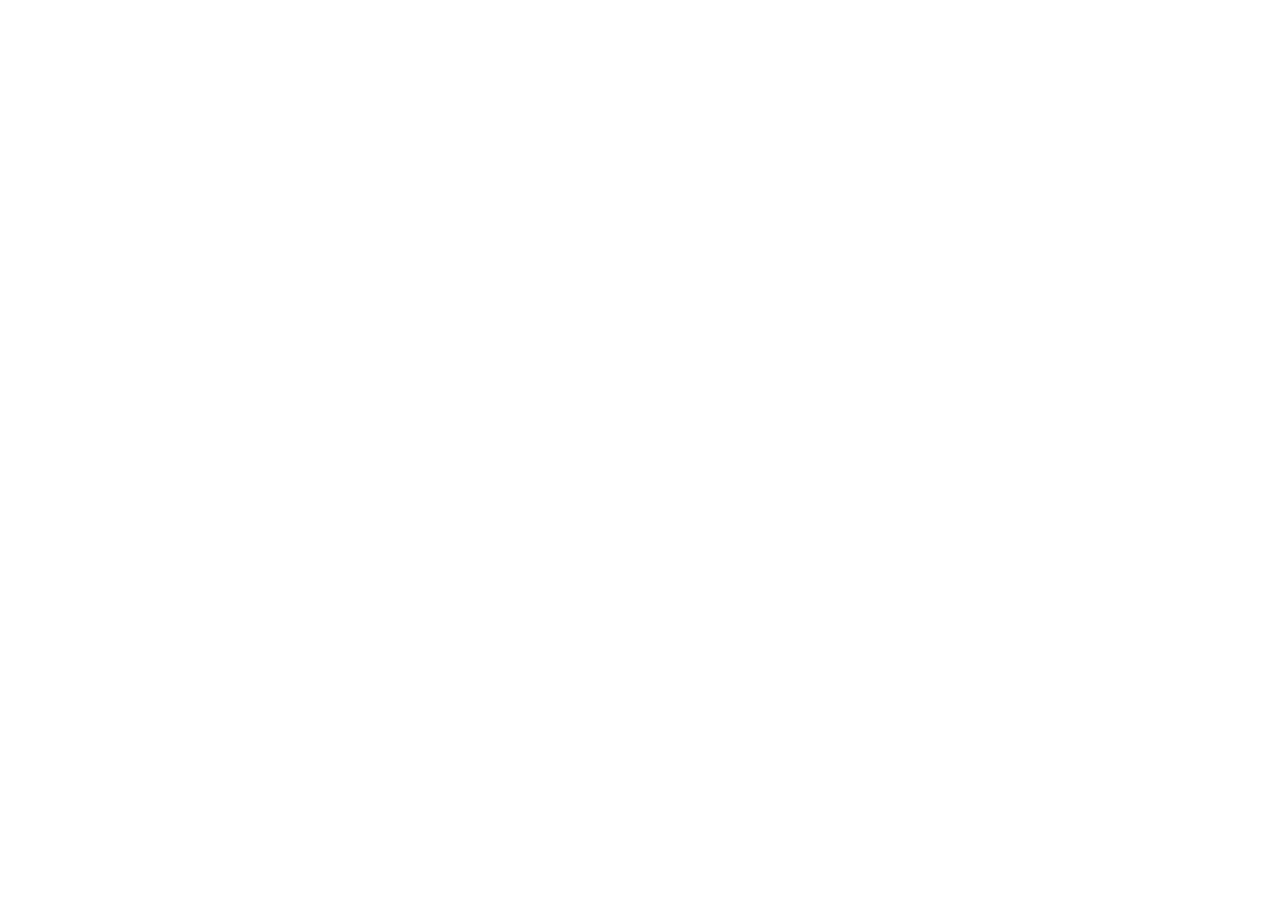
==== product.html @ 943d91ae "Update product.html" ====
<!DOCTYPE html>
<html lang="en">
<head>
    <meta charset="UTF-8">
    <meta name="viewport" content="width=device-width, initial-scale=1.0">
    <title>UltraBook Pro 14 | Techify</title>

    
</head>
<body>
    
</body>
</html>
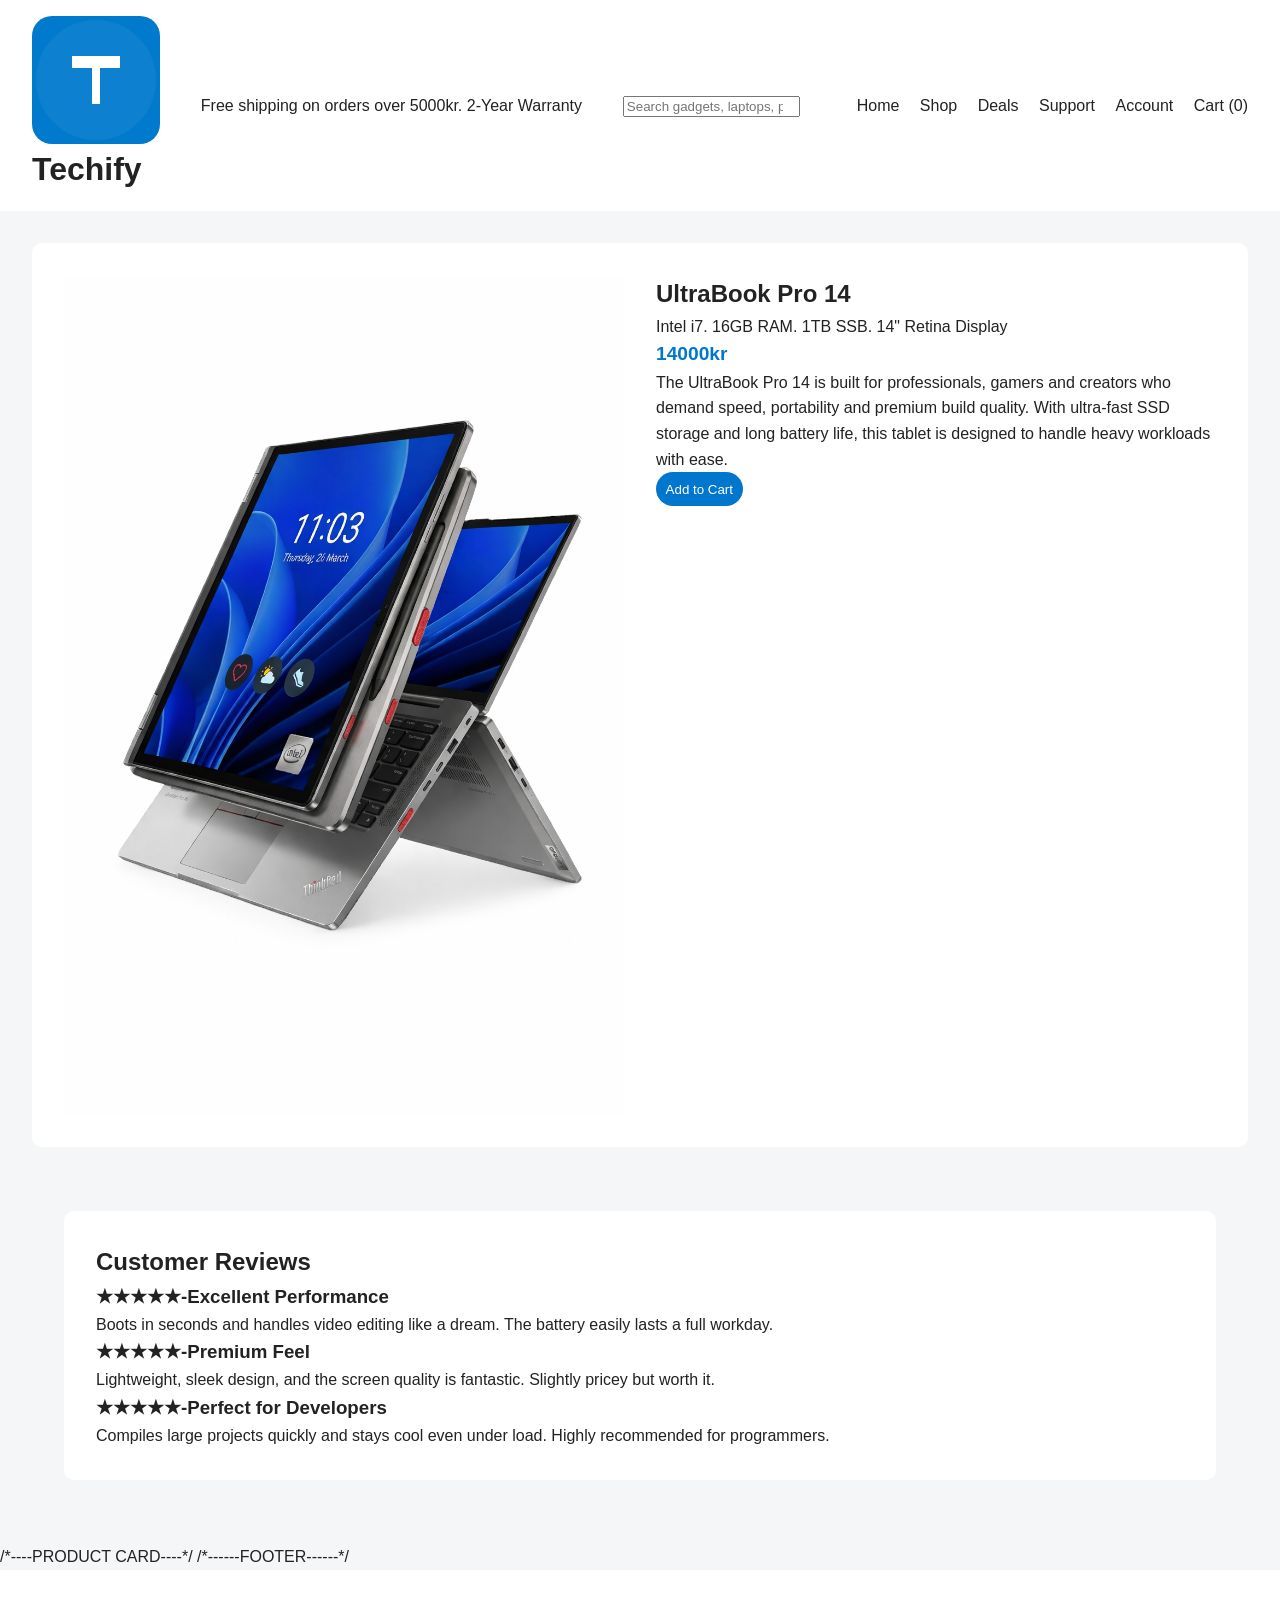
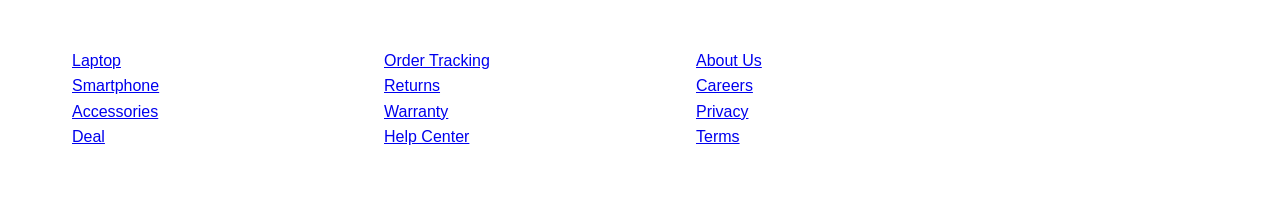
==== commit b88acccc: "edit product page" ====
--- a/product.html
+++ b/product.html
@@ -5,9 +5,162 @@
     <meta name="viewport" content="width=device-width, initial-scale=1.0">
     <title>UltraBook Pro 14 | Techify</title>
 
-    
+    <script src="js/script.js" defer></script>
+    <link rel="stylesheet" href="css/main.css"/>
 </head>
 <body>
-    
+
+    <a href="#main-content" class="skip-link">Skip to main content</a>
+
+    <!--HEADER---->
+    <header class="site-header">
+        <div class="header-left">
+            <img src="img/logo.svg" alt="Techify logo" class="logo"/>
+            <h1>Techify</h1>
+        </div>
+
+        <p class="promo-text">Free shipping on orders over 5000kr. 2-Year Warranty</p>
+
+        <form class="search-form" role="search">
+            <label for="search" class="visually-hidden">Search products</label>
+            <input type="search" id="search" placeholder="Search gadgets, laptops, phones...."/>
+        </form>
+
+        <nav aria-label="Primary navigation">
+            <a href="index.html">Home</a>
+            <a href="#">Shop</a>
+            <a href="#">Deals</a>
+            <a href="#">Support</a>
+            <a href="#">Account</a>
+            <a href="#">Cart (0)</a>
+        </nav>
+    </header>
+
+    <!--PRODUCT DETAIL---->
+    <main id="main-content" class="layout" style="grid-template-columns: 1fr;"> 
+
+        <section class="product-detail" style="background:white;padding:2rem;border-radius:10px;display:grid;grid-template-columns:1fr 1fr;gap:2rem;">
+
+        <!--PRODUCT IMAGE---->
+        <div>
+            <img src="img/ultraBook.png" alt="UltraBook Pro 14 laptop">
+        </div>
+
+        <!---PRODUCT INFO----->
+        <div>
+            <h2>UltraBook Pro 14</h2>
+            <p class="spec">Intel i7. 16GB RAM. 1TB SSB. 14" Retina Display</p>
+            <p class="price">14000kr</p>
+
+            <p>
+                The UltraBook Pro 14 is built for professionals, gamers and creators who demand speed, portability and premium build quality. 
+                With ultra-fast SSD storage and long battery life, this tablet is designed to handle heavy workloads with ease.
+            </p>
+            <button id="detail-add-btn">Add to Cart</button>
+
+        </div>
+
+        </section>
+        
+        <!---Review----->
+        <sectoion class="tech-guide" style="margin-top: 2rem;">
+            <h2>Customer Reviews</h2>
+
+            <article>
+                <h3>★★★★★-Excellent Performance</h3>
+                <p>
+                    Boots in seconds and handles video editing like a dream.
+                    The battery easily lasts a full workday.
+                </p>
+            </article>
+
+            <article>
+                <h3>★★★★★-Premium Feel</h3>
+                <p>
+                    Lightweight, sleek design, and the screen quality is fantastic.
+                    Slightly pricey but worth it.
+                </p>
+            </article>
+
+            <article>
+                <h3>★★★★★-Perfect for Developers</h3>
+                <p>
+                    Compiles large projects quickly and stays cool even under load.
+                    Highly recommended for programmers.
+                </p>
+            </article>
+            </sectoion>
+
+    </main>
+
+
+    /*----PRODUCT CARD----*/
+    <article class="product-card" style="display: none;">
+        <img src="img/utraBook.png" alt="UltraBook Pro 14"/>
+        <h3>UltraBook Pro 14</h3>
+        <p class="spec">Intel i7. 16GB RAM. 1TB SSD</p>
+        <p class="price">14000kr</p>
+        <button>Add to Cart</button>
+
+    </article>
+
+    /*------FOOTER------*/
+    <footer class="site-footer">
+
+        <section>
+            <h3>Shop</h3>
+            <ul>
+                <li><a href="#">Laptop</a></li>
+                <li><a href="#">Smartphone</a></li>
+                <li><a href="#">Accessories</a></li>
+                <li><a href="#">Deal</a></li>
+            </ul>
+        </section>
+
+        <section>
+            <h3>Customer Support</h3>
+            <ul>
+                <li><a href="#">Order Tracking</a></li>
+                <li><a href="#">Returns</a></li>
+                <li><a href="#">Warranty</a></li>
+                <li><a href="#">Help Center</a></li>
+
+            </ul>
+        </section>
+
+        <section>
+            <h3>About Techify</h3>
+            <ul>
+                <li><a href="#">About Us</a></li>
+                <li><a href="#">Careers</a></li>
+                <li><a href="#">Privacy</a></li>
+                <li><a href="#">Terms</a></li>
+            </ul>
+        </section>
+
+        <p class="copyright">© 2026 Techify. All rights reserved.</p>
+
+    </footer>
+
+    <script>
+        document.addEventListener("DOMContentLoaded", () => {
+            const realBtn = document.querySelector(".product-card button");
+            const detailedBtn = document.getElementById("detail-add-btn");
+
+            detailedBtn.addEventListener("click", () => {
+                realBtn.click();
+                detailBtn.textContent = realBtn.texContent;
+            });
+        });
+    </script>
+
 </body>
-</html>+</html>
+
+
+       
+
+
+
+
+
--- a/css/main.css
+++ b/css/main.css
@@ -0,0 +1,215 @@
+* { box-sizing: border-box; margin: 0; }
+html { scroll-behavior: smooth; }
+
+body {
+    font-family: Arial, Helvetica, sans-serif;
+    background: #f4f6f8;
+    line-height: 1.6;
+    color: #222;
+}
+
+img {
+    max-width: 100%;
+    display: block;
+}
+
+.visually-hidden {
+    position: absolute;
+    left: -9999px;
+}
+
+.skip-link {
+    position: absolute;
+    top: -40px;
+    left: 10px;
+    background: #000;
+    color: #fff;
+    padding: 8px;
+}
+
+.skip-link:focus { top: 10px; }
+
+/* HEADER*/
+.site-header {
+    display: flex;
+    flex-wrap: wrap;
+    align-items: center;
+    justify-content: space-between;
+    gap: 1rem;
+    padding: 1rem 2rem;
+    background: white;
+}
+
+
+/* HERO */
+.hero {
+    background:
+         linear-gradient(to right, rgba(0,0,0,0.6), rgba(0,0,0,0.2)),
+         url("../img/laptop.jpg") center/cover no-repeat;
+    color: white;
+    padding: 6rem 2rem;
+}
+
+.hero-content {
+    opacity: 0;
+    transform: translateX(-40px);
+    animation: slideHero 1s ease forwards 0.6s;
+}
+@keyframes slideHero {
+    to { opacity: 1; transform: translateX(0);}
+}
+
+.cta {
+    display: inline-block;
+    margin-top: 1rem;
+    background: white;
+    color: #0077cc;
+    padding: 0.7rem 1.8rem;
+    border-radius: 25px;
+    text-decoration: none;
+    font-weight: bold;
+}
+
+/* LAYOUT */
+.layout {
+    display: grid;
+    grid-template-columns: 3fr 1fr;
+    gap: 2rem;
+    padding: 2rem;
+}
+
+/* PRODUCT */
+.products {
+    display: grid;
+    grid-template-columns: repeat(auto-fit, minmax(220px, 1fr));
+    gap: 1rem;
+}
+
+.product-card {
+    background: white;
+    padding: 1rem;
+    border-radius: 10px;
+    display: flex;
+    flex-direction: column;
+    gap: 0.6rem;
+    transition: transform 0.3s, box-shadow 0.3s;
+}
+
+.product-card:hover {
+    transform: translateY(-8px);
+    box-shadow: 0 12px 25px rgba(0,0,0,0.15);
+}
+
+.product-card img {
+    transition: transform 0.4s ease;
+}
+
+.product-card:hover img {
+    transform: scale(1.08);
+}
+
+.price {
+    font-weight: bold;
+    font-size: 1.2rem;
+    color: #0077cc;
+}
+
+/* BUTTON */
+button, .cta {
+    transition: all 0.3s ease;
+}
+
+button {
+    margin-top: auto;
+    padding: 0.6rem;
+    border: none;
+    border-radius: 20px;
+    background: #0077cc;
+    color: white;
+    cursor: pointer;
+}
+
+button:hover, .cta:hover {
+    transform: scale(1.05);
+    background: #005fa3;
+}
+
+/* NAV LINK UNDERLINE */
+
+nav a {
+    position: relative;
+    margin-left: 1rem;
+    text-decoration: none;
+    color: #222;
+}
+
+nav a::after {
+    content: "";
+    position: absolute;
+    left: 0;
+    bottom: -4px;
+    width: 0;
+    height: 2px;
+    background: #0077cc;
+    transition: width 0.3s;
+}
+
+nav a:hover::after {
+    width: 100%;
+}
+
+/* FILTERS */
+.fliters fieldset { margin-bottom: 1rem; }
+.fliters legend { font-weight: bold; }
+
+/* TECH GUIDE */
+.tech-guide {
+    padding: 2rem;
+    background: white;
+    margin: 2rem;
+    border-radius: 10px;
+}
+
+/* FOOTER */
+.site-footer {
+    background: #ffffff;
+    color: white;
+    padding: 3rem 2rem;
+    display: grid;
+    grid-template-columns: repeat(auto-fit, minmax(220px,1fr));
+    gap: 2rem;
+}
+
+/* PAGE LOAD FADE */
+.site-header,
+.hero,
+.layout,
+.tech-guide,
+.site-footer {
+    opacity: 0;
+    transform: translateY(30px);
+    animation: fadeUp 0.8s ease forwards;
+}
+
+.site-header { animation-delay: 0.25; }
+.hero { animation-delay: 0.4s; }
+.layout { animation-delay: 0.6s; }
+.tech-guide { animation-delay: 0.8s; }
+.site-footer { animation-delay: 1s; }
+
+@keyframes fadeUp {
+    to { opacity: 1; transform: translateY(0); }
+}
+
+
+/* RESPONSIVE */
+@media (max-width: 900px) {
+    .layout { grid-template-columns: 1fr; }
+}
+
+
+
+
+
+
+
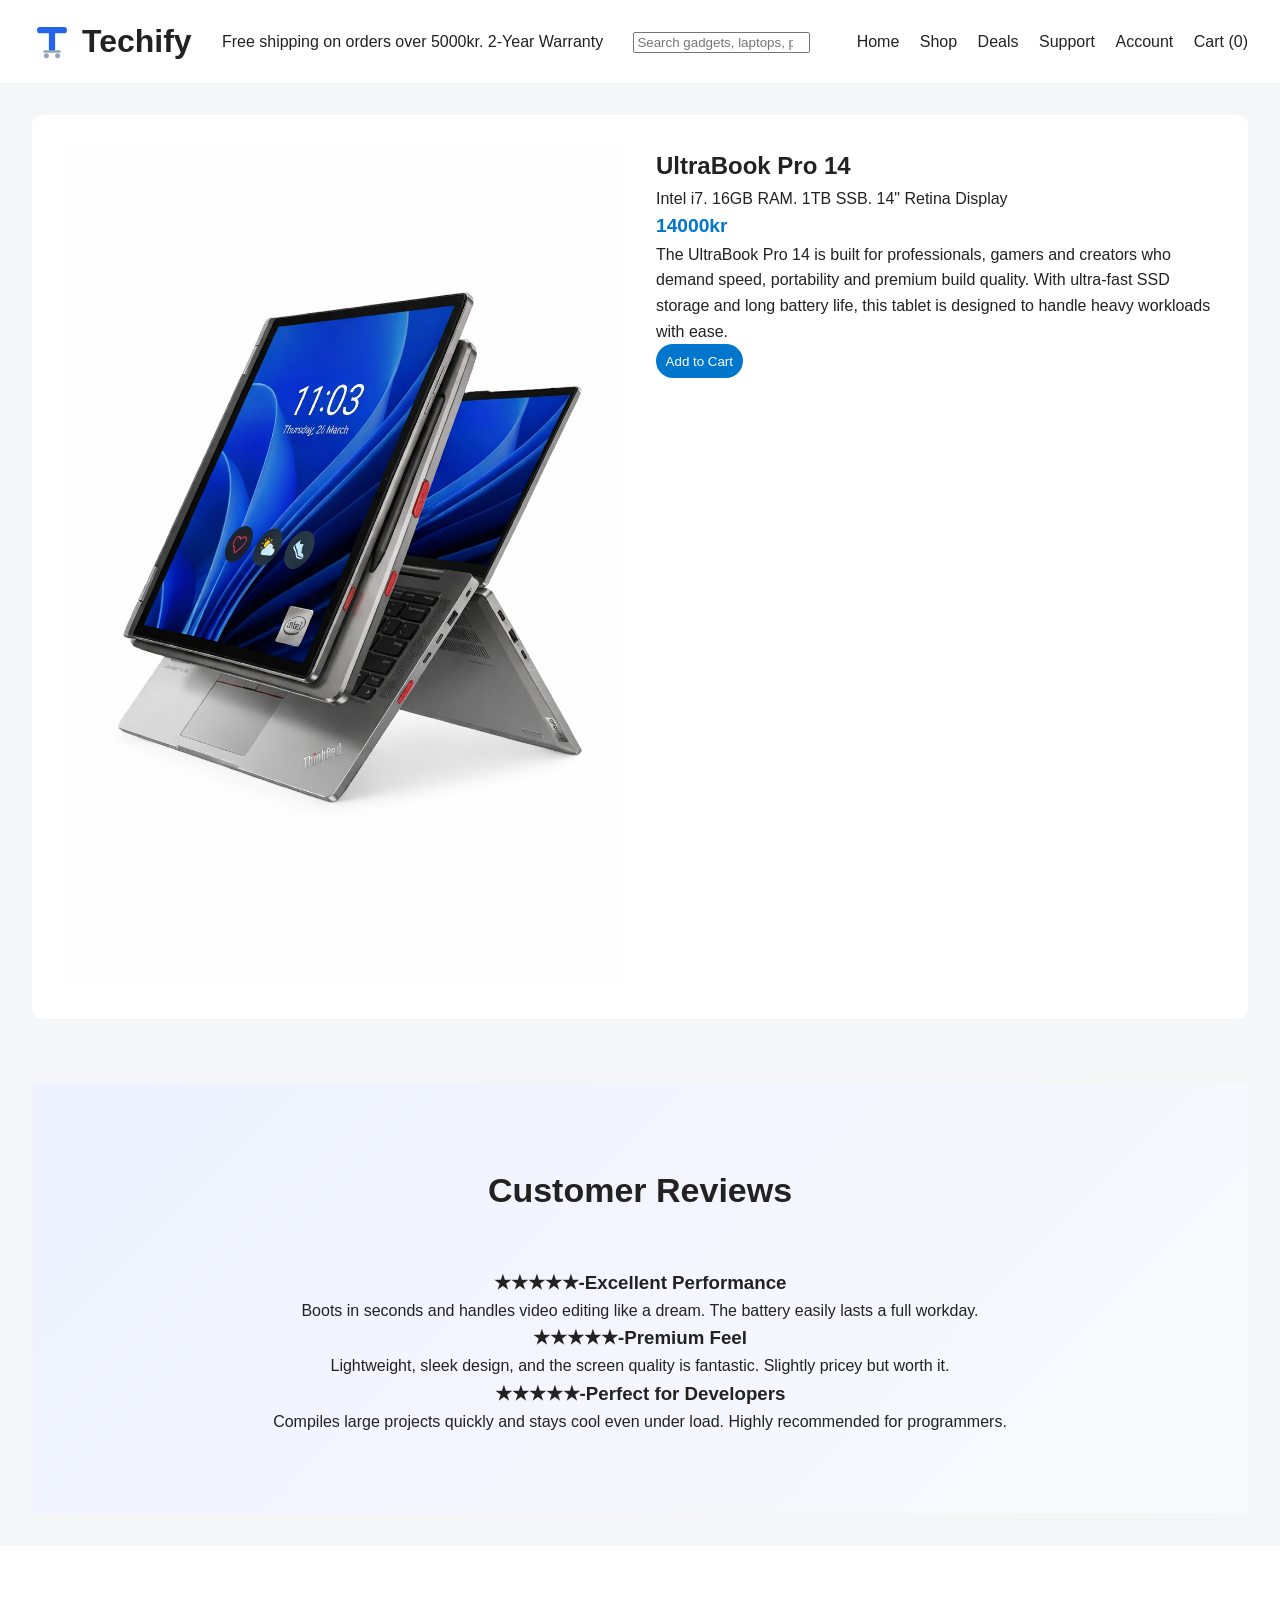
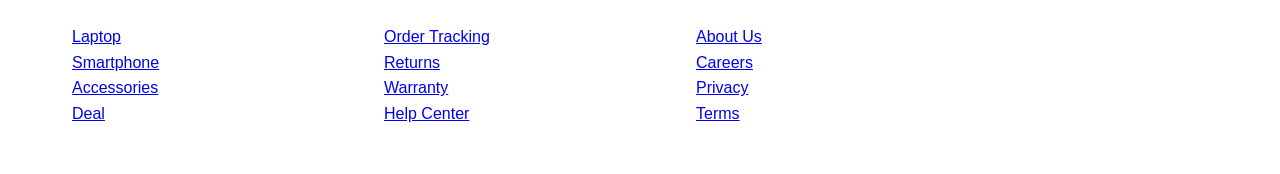
==== commit 43d31e33: "update" ====
--- a/product.html
+++ b/product.html
@@ -63,7 +63,7 @@
         </section>
         
         <!---Review----->
-        <sectoion class="tech-guide" style="margin-top: 2rem;">
+        <section class="tech-guide" style="margin-top: 2rem;">
             <h2>Customer Reviews</h2>
 
             <article>
@@ -89,14 +89,14 @@
                     Highly recommended for programmers.
                 </p>
             </article>
-            </sectoion>
+            </section>
 
     </main>
 
 
-    /*----PRODUCT CARD----*/
+    <!--PRODUCT CARD---->
     <article class="product-card" style="display: none;">
-        <img src="img/utraBook.png" alt="UltraBook Pro 14"/>
+        <img src="img/ultraBook.png" alt="UltraBook Pro 14"/>
         <h3>UltraBook Pro 14</h3>
         <p class="spec">Intel i7. 16GB RAM. 1TB SSD</p>
         <p class="price">14000kr</p>
@@ -104,7 +104,8 @@
 
     </article>
 
-    /*------FOOTER------*/
+
+    <!----FOOTER------>
     <footer class="site-footer">
 
         <section>
@@ -144,6 +145,7 @@
 
     <script>
         document.addEventListener("DOMContentLoaded", () => {
+            
             const realBtn = document.querySelector(".product-card button");
             const detailedBtn = document.getElementById("detail-add-btn");
 
--- a/css/main.css
+++ b/css/main.css
@@ -40,6 +40,22 @@
     background: white;
 }
 
+.header-left {
+    display: flex;
+    align-items: center;
+    gap: 10px;
+}
+
+.logo {
+    width: 40px;
+    height: 40px;
+}
+
+.brand-name {
+    font-size: 28px;
+    margin: 0;
+}
+
 
 /* HERO */
 .hero {
@@ -164,10 +180,84 @@
 
 /* TECH GUIDE */
 .tech-guide {
-    padding: 2rem;
+    padding: 80px 40px;
+    text-align: center;
+    background: linear-gradient(135deg, #eef2ff, #f8fafc);
+}
+
+.tech-guide h2 {
+    font-size: 34px;
+    margin-bottom: 50px;
+    animation: fadeInDown 0.8s ease forwards;
+}
+
+.guide-grid {
+    display: grid;
+    grid-template-columns: repeat(auto-fit, minmax(260px, 1fr));
+    gap: 35px;
+}
+
+.guide-card {
     background: white;
-    margin: 2rem;
-    border-radius: 10px;
+    padding: 28px;
+    border-radius: 14px;
+    box-shadow: 0 10px 25px rgba(0,0,0,0.08);
+    text-align: left;
+    transform: translateY(40px);
+    opacity: 0;
+    animation: cardReveal 0.8s ease forwards;
+    transition: transform 0.3s ease, box-shadow 0.3s ease;
+}
+
+.guide-card:nth-child(1) { animation-delay: 0.2s; }
+.guide-card:nth-child(2) { animation-delay: 0.4s; }
+.guide-card:nth-child(3) { animation-delay: 0.6s; }
+
+.guide-card:hover {
+    transform: translateY(-10px) scale(1.03);
+    box-shadow: 0 18px 40px rgba(37, 99, 235, 0.25);
+}
+
+.guide-icon {
+    font-size: 36px;
+    margin-bottom: 18px;
+    transition: transform 0.4s ease;
+}
+
+.guide-card:hover .guide-icon {
+    transform: rotate(12deg) scale(1.2);
+}
+
+.guide-card h3 {
+    margin-bottom: 14px;
+}
+
+.guide-card ul {
+    padding-left: 18px;
+}
+
+.guide-card li {
+    margin-bottom: 8px;
+    font-size: 14px;
+}
+
+/* ANIMATIONS */
+@keyframes cardReveal {
+    to {
+        transform: translateY(0);
+        opacity: 1;
+    }
+}
+
+@keyframes fadeInDown {
+    from {
+        transform: translateY(-20px);
+        opacity: 0;
+    }
+    to {
+        transform: translateY(0);
+        opacity: 1;
+    }
 }
 
 /* FOOTER */
@@ -197,6 +287,120 @@
 .tech-guide { animation-delay: 0.8s; }
 .site-footer { animation-delay: 1s; }
 
+/*----AUTO SLIDING SMART GUIDE-----*/
+
+.guide-slider {
+    overflow: hidden;
+    position: relative;
+}
+
+.guide-track {
+    display: flex;
+    transition: transform 0.8s ease-in-out;
+}
+
+.smart-card {
+    min-width: 100%;
+    flex-shrink: 0;
+    display: flex;
+    gap: 40px;
+    align-items: center;
+    background: white;
+    padding: 40px;
+    border-radius: 18px;
+    box-shadow: 0 20px 45px rgba(0,0,0,0.08);
+}
+
+.smart-card img {
+    width: 280px;
+    border-radius: 14px;
+    box-shadow: 0 10px 25px rgba(0,0,0,0.15);
+}
+
+.smart-content {
+    flex: 1;
+    text-align: left;
+}
+
+.smart-content h3 {
+    font-size: 28px;
+    margin-bottom: 18px;
+    color: #111827;
+}
+
+.smart-content ul {
+    list-style: none;
+    padding: 0;
+    margin-bottom: 22px;
+}
+
+.smart-content li {
+    margin-bottom: 12px;
+    padding-left: 28px;
+    position: relative;
+    font-size: 16px;
+    line-height: 1.6;
+    color: #374151;
+}
+
+/*----CUSTOM CHECK ICON---*/
+.smart-content li::before {
+    content:"✔";
+    position: absolute;
+    left: 0;
+    top: 0;
+    color: #0077cc;
+    font-weight: bold;
+}
+
+.smart-content strong {
+    color: #111827
+}
+
+/*---- CTA inside cards----*/
+.cta.small {
+    display: inline-block;
+    margin-top: 10px;
+    padding: 10px 22px;
+    border-radius: 22px;
+    background: #0077cc;
+    color: white;
+    text-decoration: none;
+    font-weight: bold;
+    transition: 0.3s ease;
+}
+
+.cta.small:hover {
+    background: #005fa3;
+    transform: translateY(-3px);
+}
+
+
+@media (max-width: 900px) {
+    .smart-card {
+        flex-direction: column;
+        text-align: center;
+        padding: 28px;
+    }
+
+    .smart-content {
+        text-align: center;
+    }
+
+    .smart-content li {
+        padding-left: 0;
+    }
+
+    .smart-content li::before {
+        display: none;
+    }
+
+    .smart-card img {
+        width: 180px;
+    }
+}
+
+
 @keyframes fadeUp {
     to { opacity: 1; transform: translateY(0); }
 }
@@ -213,3 +417,4 @@
 
 
 
+
